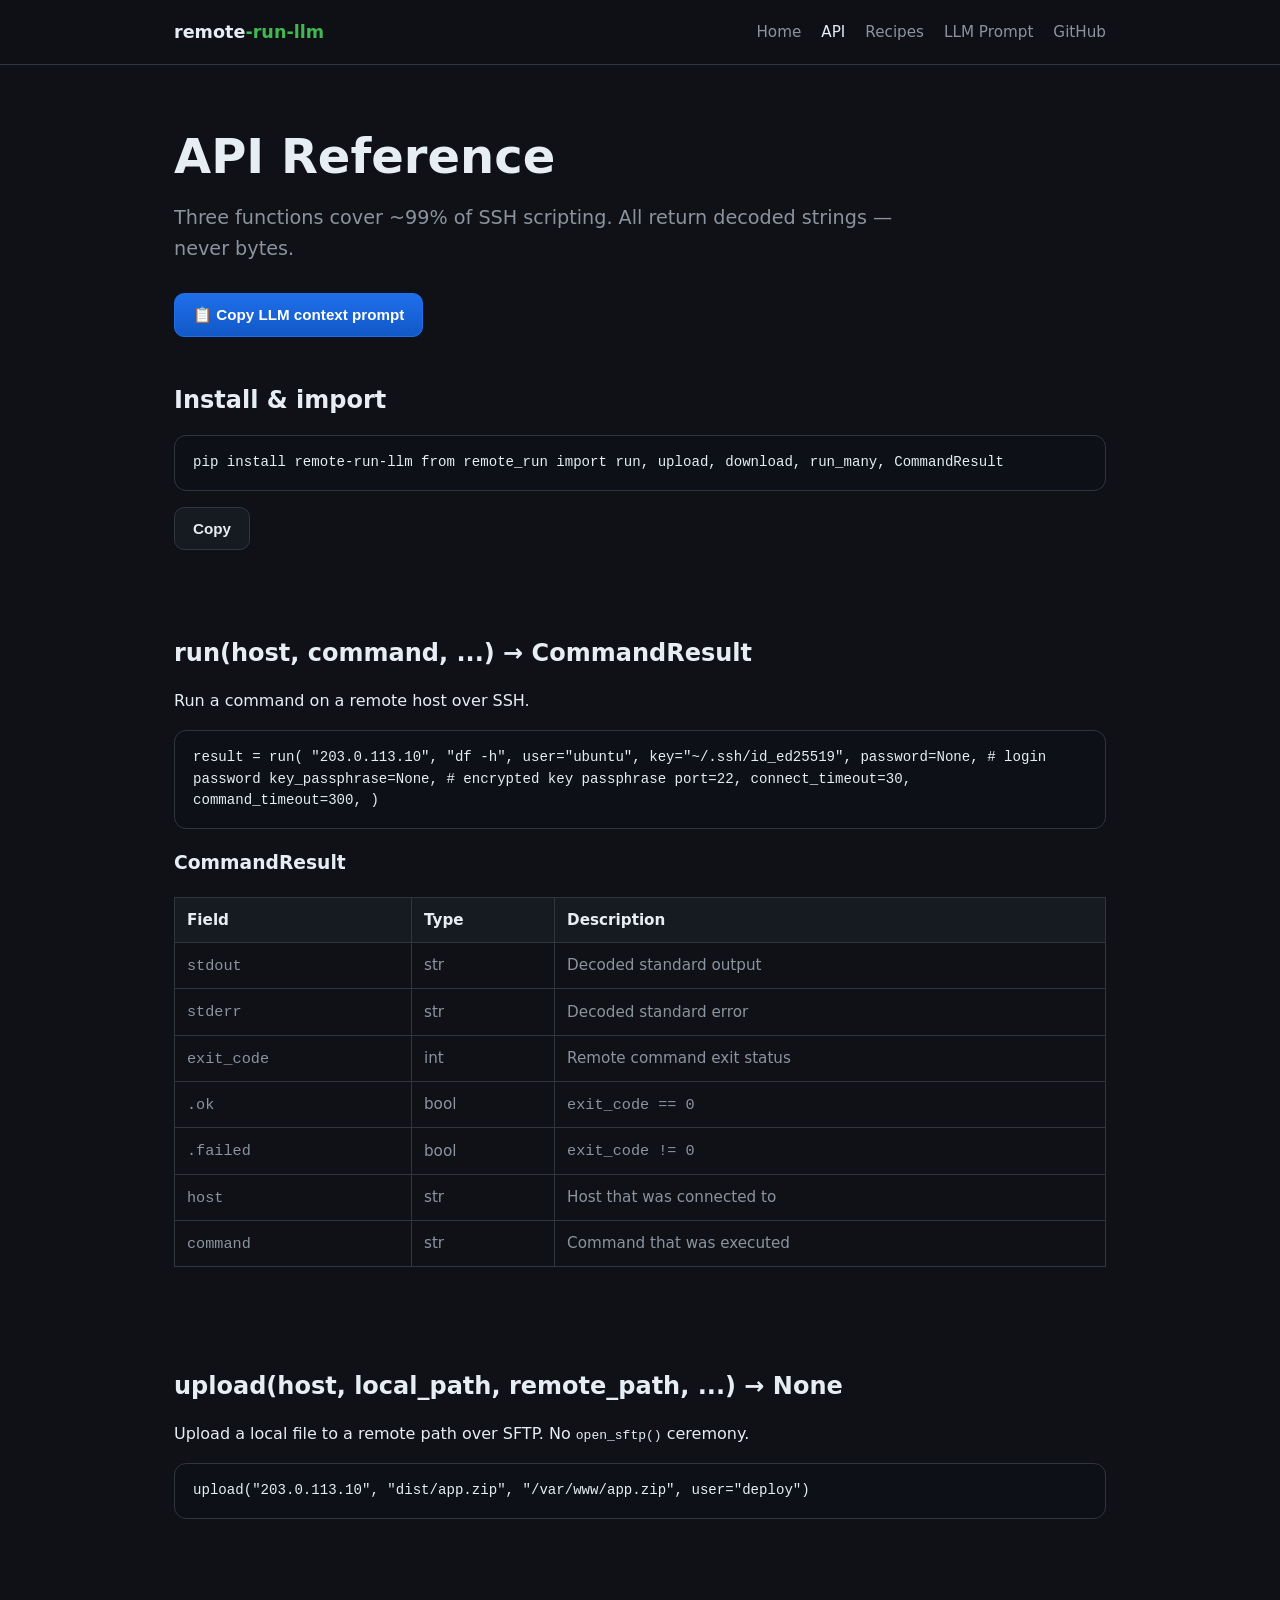
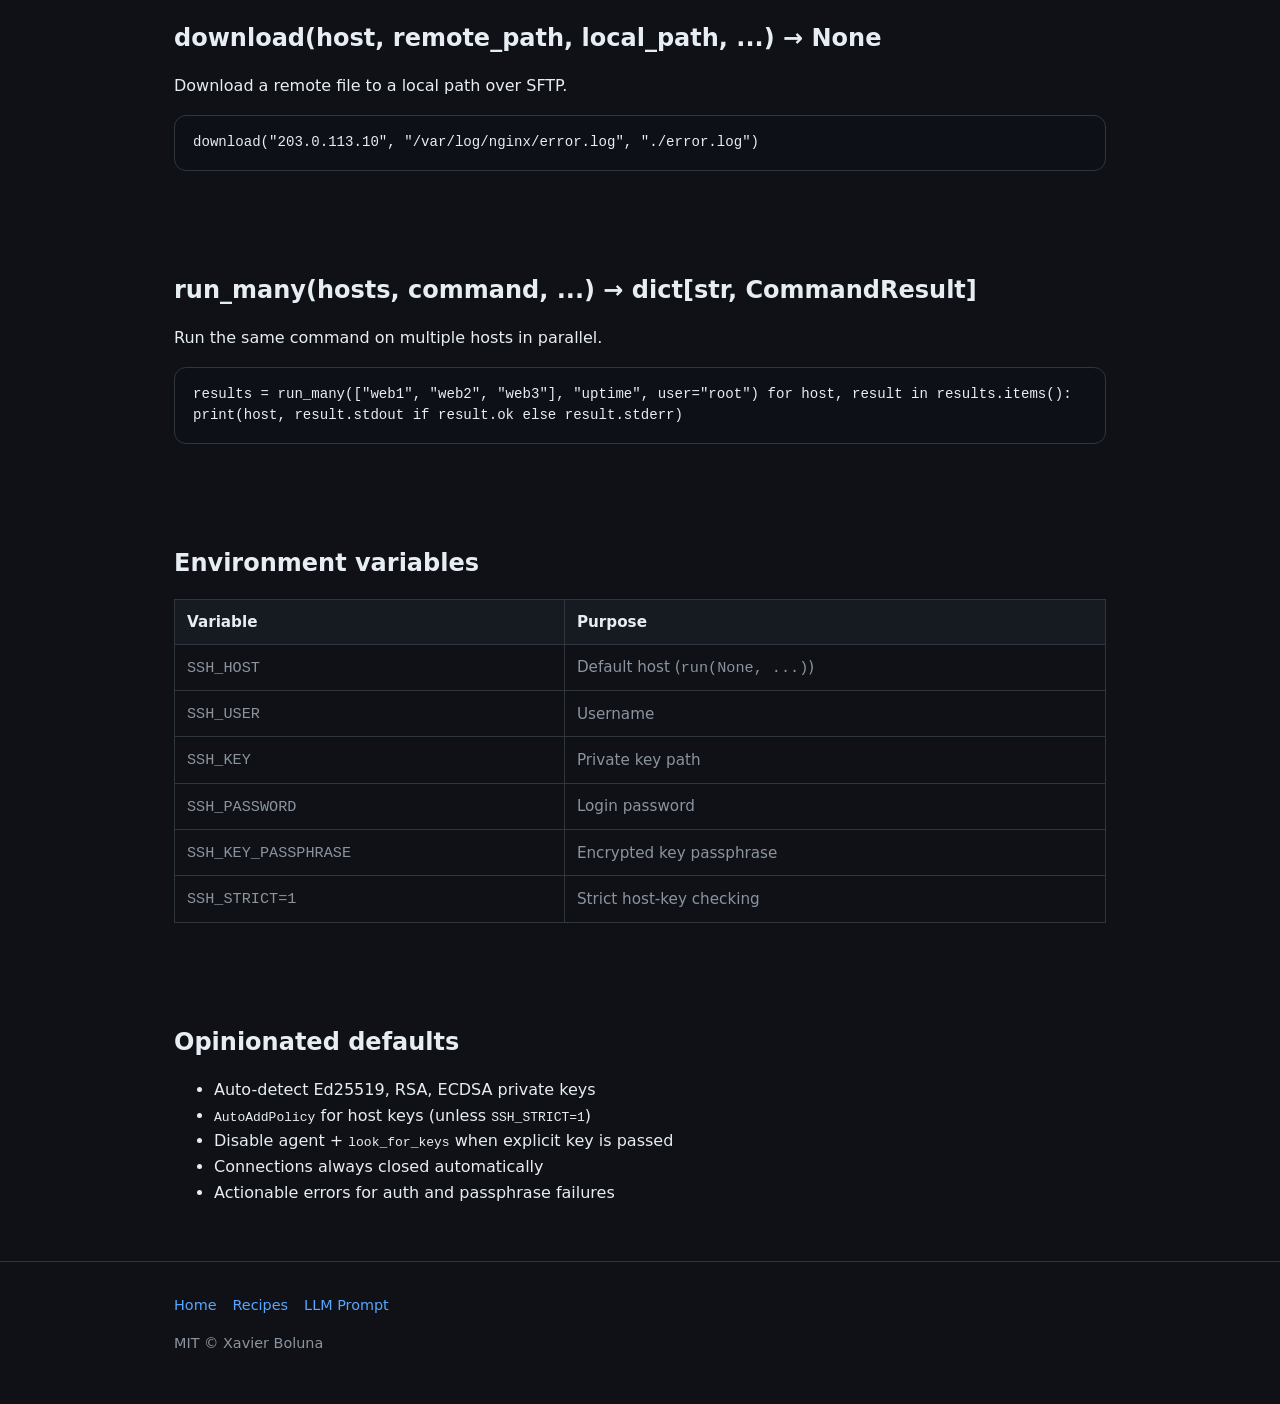
==== docs/api.html @ d0971f34 "Add GitHub Pages docs site with LLM copy-prompt buttons - Static docs at docs/: home, API, recipes, " ====
<!DOCTYPE html>
<html lang="en">
<head>
  <meta charset="UTF-8">
  <meta name="viewport" content="width=device-width, initial-scale=1.0">
  <title>API Reference — remote-run-llm</title>
  <meta name="description" content="API reference for remote-run-llm: run(), upload(), download(), run_many(), CommandResult.">
  <link rel="canonical" href="https://xboluna.github.io/remote-run-llm/api.html">
  <link rel="stylesheet" href="styles.css">
</head>
<body>
  <header class="site-header">
    <div class="container">
      <a class="logo" href="index.html">remote<span>-run-llm</span></a>
      <nav>
        <a href="index.html">Home</a>
        <a href="api.html" class="active">API</a>
        <a href="recipes.html">Recipes</a>
        <a href="prompt.html">LLM Prompt</a>
        <a href="https://github.com/xboluna/remote-run-llm">GitHub</a>
      </nav>
    </div>
  </header>

  <main class="container">
    <section class="hero" style="padding-bottom: 0;">
      <h1>API Reference</h1>
      <p class="lead">Three functions cover ~99% of SSH scripting. All return decoded strings — never bytes.</p>
      <button class="btn btn-primary" data-copy="context">📋 Copy LLM context prompt</button>
    </section>

    <section>
      <h2>Install &amp; import</h2>
      <div class="code-block" id="install-code">pip install remote-run-llm

from remote_run import run, upload, download, run_many, CommandResult</div>
      <button class="btn" data-copy-code="install-code">Copy</button>
    </section>

    <section>
      <h2>run(host, command, ...) → CommandResult</h2>
      <p>Run a command on a remote host over SSH.</p>
      <div class="code-block">result = run(
    "203.0.113.10",
    "df -h",
    user="ubuntu",
    key="~/.ssh/id_ed25519",
    password=None,           # login password
    key_passphrase=None,     # encrypted key passphrase
    port=22,
    connect_timeout=30,
    command_timeout=300,
)</div>
      <h3>CommandResult</h3>
      <table>
        <thead><tr><th>Field</th><th>Type</th><th>Description</th></tr></thead>
        <tbody>
          <tr><td><code>stdout</code></td><td>str</td><td>Decoded standard output</td></tr>
          <tr><td><code>stderr</code></td><td>str</td><td>Decoded standard error</td></tr>
          <tr><td><code>exit_code</code></td><td>int</td><td>Remote command exit status</td></tr>
          <tr><td><code>.ok</code></td><td>bool</td><td><code>exit_code == 0</code></td></tr>
          <tr><td><code>.failed</code></td><td>bool</td><td><code>exit_code != 0</code></td></tr>
          <tr><td><code>host</code></td><td>str</td><td>Host that was connected to</td></tr>
          <tr><td><code>command</code></td><td>str</td><td>Command that was executed</td></tr>
        </tbody>
      </table>
    </section>

    <section>
      <h2>upload(host, local_path, remote_path, ...) → None</h2>
      <p>Upload a local file to a remote path over SFTP. No <code>open_sftp()</code> ceremony.</p>
      <div class="code-block">upload("203.0.113.10", "dist/app.zip", "/var/www/app.zip", user="deploy")</div>
    </section>

    <section>
      <h2>download(host, remote_path, local_path, ...) → None</h2>
      <p>Download a remote file to a local path over SFTP.</p>
      <div class="code-block">download("203.0.113.10", "/var/log/nginx/error.log", "./error.log")</div>
    </section>

    <section>
      <h2>run_many(hosts, command, ...) → dict[str, CommandResult]</h2>
      <p>Run the same command on multiple hosts in parallel.</p>
      <div class="code-block">results = run_many(["web1", "web2", "web3"], "uptime", user="root")
for host, result in results.items():
    print(host, result.stdout if result.ok else result.stderr)</div>
    </section>

    <section>
      <h2>Environment variables</h2>
      <table>
        <thead><tr><th>Variable</th><th>Purpose</th></tr></thead>
        <tbody>
          <tr><td><code>SSH_HOST</code></td><td>Default host (<code>run(None, ...)</code>)</td></tr>
          <tr><td><code>SSH_USER</code></td><td>Username</td></tr>
          <tr><td><code>SSH_KEY</code></td><td>Private key path</td></tr>
          <tr><td><code>SSH_PASSWORD</code></td><td>Login password</td></tr>
          <tr><td><code>SSH_KEY_PASSPHRASE</code></td><td>Encrypted key passphrase</td></tr>
          <tr><td><code>SSH_STRICT=1</code></td><td>Strict host-key checking</td></tr>
        </tbody>
      </table>
    </section>

    <section>
      <h2>Opinionated defaults</h2>
      <ul>
        <li>Auto-detect Ed25519, RSA, ECDSA private keys</li>
        <li><code>AutoAddPolicy</code> for host keys (unless <code>SSH_STRICT=1</code>)</li>
        <li>Disable agent + <code>look_for_keys</code> when explicit key is passed</li>
        <li>Connections always closed automatically</li>
        <li>Actionable errors for auth and passphrase failures</li>
      </ul>
    </section>
  </main>

  <footer class="site-footer">
    <div class="container">
      <div class="links">
        <a href="index.html">Home</a>
        <a href="recipes.html">Recipes</a>
        <a href="prompt.html">LLM Prompt</a>
      </div>
      <p>MIT © Xavier Boluna</p>
    </div>
  </footer>
  <script src="script.js"></script>
</body>
</html>
---- docs/styles.css ----
:root {
  --bg: #0f1117;
  --panel: #161b22;
  --border: #30363d;
  --text: #e6edf3;
  --muted: #8b949e;
  --green: #3fb950;
  --cyan: #79c0ff;
  --yellow: #d29922;
  --magenta: #d2a8ff;
  --orange: #ffa657;
  --red: #f85149;
  --accent: #58a6ff;
  --font: "Inter", system-ui, -apple-system, sans-serif;
  --mono: "JetBrains Mono", "SFMono-Regular", Consolas, monospace;
}

* {
  box-sizing: border-box;
}

html {
  scroll-behavior: smooth;
}

body {
  margin: 0;
  font-family: var(--font);
  background: var(--bg);
  color: var(--text);
  line-height: 1.6;
}

a {
  color: var(--accent);
  text-decoration: none;
}

a:hover {
  text-decoration: underline;
}

.container {
  max-width: 980px;
  margin: 0 auto;
  padding: 0 24px;
}

.site-header {
  border-bottom: 1px solid var(--border);
  background: rgba(15, 17, 23, 0.9);
  backdrop-filter: blur(8px);
  position: sticky;
  top: 0;
  z-index: 10;
}

.site-header .container {
  display: flex;
  align-items: center;
  justify-content: space-between;
  min-height: 64px;
  gap: 16px;
}

.logo {
  font-weight: 700;
  font-size: 1.1rem;
  color: var(--text);
  text-decoration: none;
}

.logo span {
  color: var(--green);
}

nav {
  display: flex;
  gap: 20px;
  flex-wrap: wrap;
}

nav a {
  color: var(--muted);
  font-size: 0.95rem;
}

nav a.active,
nav a:hover {
  color: var(--text);
  text-decoration: none;
}

.hero {
  padding: 64px 0 40px;
}

.eyebrow {
  color: var(--green);
  font-size: 0.85rem;
  font-weight: 600;
  letter-spacing: 0.04em;
  text-transform: uppercase;
  margin-bottom: 12px;
}

h1 {
  font-size: clamp(2rem, 5vw, 3rem);
  line-height: 1.15;
  margin: 0 0 16px;
}

.lead {
  font-size: 1.2rem;
  color: var(--muted);
  max-width: 720px;
  margin-bottom: 28px;
}

.cta-row {
  display: flex;
  flex-wrap: wrap;
  gap: 12px;
  margin: 24px 0 32px;
}

.btn {
  display: inline-flex;
  align-items: center;
  gap: 8px;
  border: 1px solid var(--border);
  background: var(--panel);
  color: var(--text);
  padding: 12px 18px;
  border-radius: 10px;
  font-size: 0.95rem;
  font-weight: 600;
  cursor: pointer;
  transition: border-color 0.15s, background 0.15s;
}

.btn:hover {
  border-color: var(--accent);
  text-decoration: none;
}

.btn-primary {
  background: linear-gradient(180deg, #1f6feb, #1158c7);
  border-color: #1f6feb;
  color: #fff;
}

.btn-primary:hover {
  background: linear-gradient(180deg, #388bfd, #1f6feb);
  border-color: #388bfd;
  color: #fff;
}

.btn-success {
  background: rgba(63, 185, 80, 0.12);
  border-color: rgba(63, 185, 80, 0.4);
  color: var(--green);
}

.btn-success.copied {
  background: rgba(63, 185, 80, 0.25);
}

.prompt-card {
  background: var(--panel);
  border: 1px solid var(--border);
  border-radius: 16px;
  padding: 24px;
  margin: 32px 0;
}

.prompt-card h2 {
  margin-top: 0;
  font-size: 1.25rem;
}

.prompt-preview {
  background: #0d1117;
  border: 1px solid var(--border);
  border-radius: 12px;
  padding: 16px;
  font-family: var(--mono);
  font-size: 0.82rem;
  line-height: 1.5;
  color: var(--muted);
  max-height: 220px;
  overflow: auto;
  white-space: pre-wrap;
  margin: 16px 0;
}

.code-block {
  background: #0d1117;
  border: 1px solid var(--border);
  border-radius: 12px;
  padding: 16px 18px;
  overflow-x: auto;
  font-family: var(--mono);
  font-size: 0.88rem;
  line-height: 1.55;
  margin: 16px 0;
}

.code-block .kw {
  color: var(--magenta);
}

.code-block .fn {
  color: var(--cyan);
}

.code-block .str {
  color: var(--green);
}

.code-block .cm {
  color: var(--muted);
}

.grid-2 {
  display: grid;
  grid-template-columns: repeat(auto-fit, minmax(280px, 1fr));
  gap: 20px;
  margin: 32px 0;
}

.card {
  background: var(--panel);
  border: 1px solid var(--border);
  border-radius: 14px;
  padding: 20px;
}

.card h3 {
  margin-top: 0;
  font-size: 1.05rem;
}

.card ul {
  margin: 0;
  padding-left: 18px;
  color: var(--muted);
}

section {
  padding: 24px 0 40px;
}

section h2 {
  font-size: 1.5rem;
  margin-bottom: 8px;
  padding-top: 16px;
  border-top: 1px solid var(--border);
}

section h2:first-of-type {
  border-top: none;
  padding-top: 0;
}

table {
  width: 100%;
  border-collapse: collapse;
  margin: 16px 0;
  font-size: 0.95rem;
}

th,
td {
  border: 1px solid var(--border);
  padding: 10px 12px;
  text-align: left;
}

th {
  background: var(--panel);
}

td {
  color: var(--muted);
}

.badge-row {
  display: flex;
  flex-wrap: wrap;
  gap: 8px;
  margin: 16px 0;
}

.badge {
  border: 1px solid var(--border);
  border-radius: 999px;
  padding: 4px 12px;
  font-size: 0.82rem;
  color: var(--orange);
  background: rgba(255, 166, 87, 0.08);
}

.site-footer {
  border-top: 1px solid var(--border);
  padding: 32px 0 48px;
  color: var(--muted);
  font-size: 0.9rem;
}

.site-footer .links {
  display: flex;
  flex-wrap: wrap;
  gap: 16px;
  margin-bottom: 12px;
}

.toast {
  position: fixed;
  bottom: 24px;
  right: 24px;
  background: var(--panel);
  border: 1px solid var(--green);
  color: var(--green);
  padding: 12px 18px;
  border-radius: 10px;
  opacity: 0;
  transform: translateY(8px);
  transition: opacity 0.2s, transform 0.2s;
  pointer-events: none;
  z-index: 100;
}

.toast.show {
  opacity: 1;
  transform: translateY(0);
}

@media (max-width: 640px) {
  .site-header .container {
    flex-direction: column;
    align-items: flex-start;
    padding-top: 12px;
    padding-bottom: 12px;
  }

  nav {
    gap: 12px;
  }
}
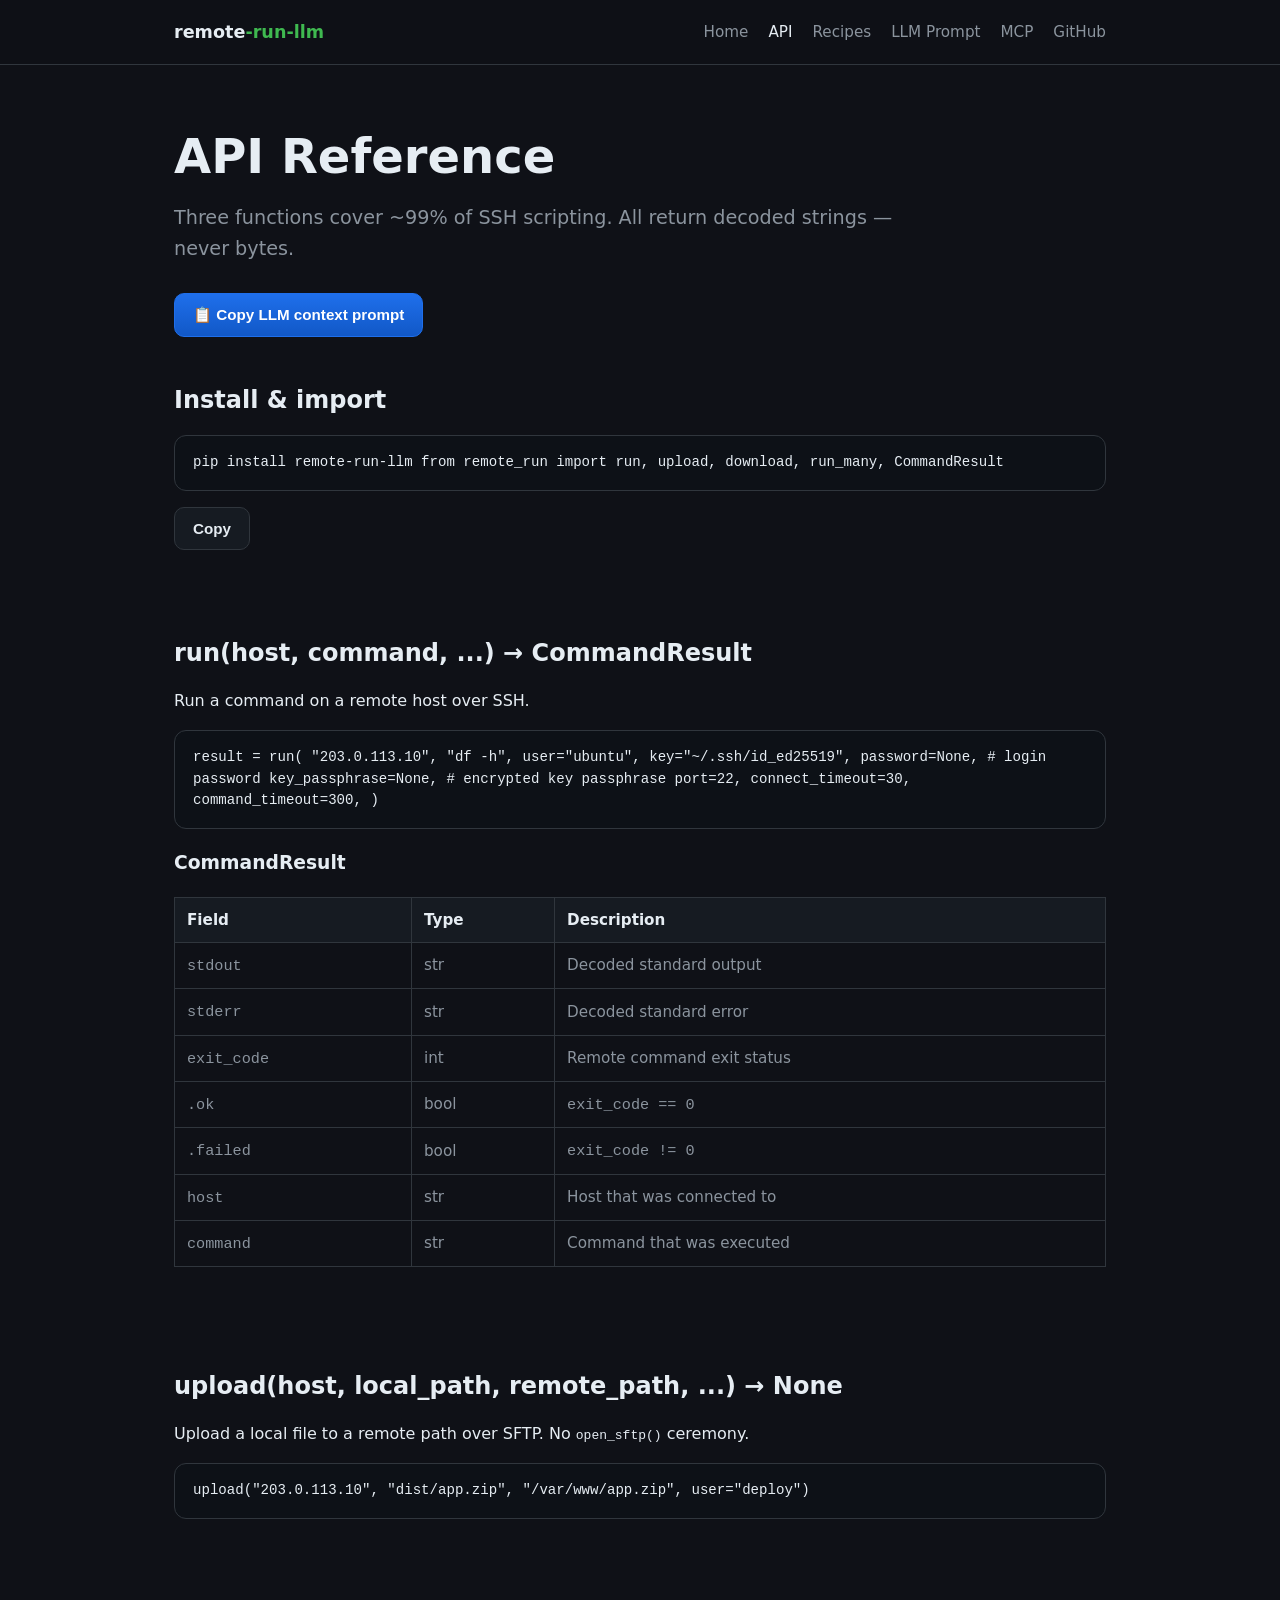
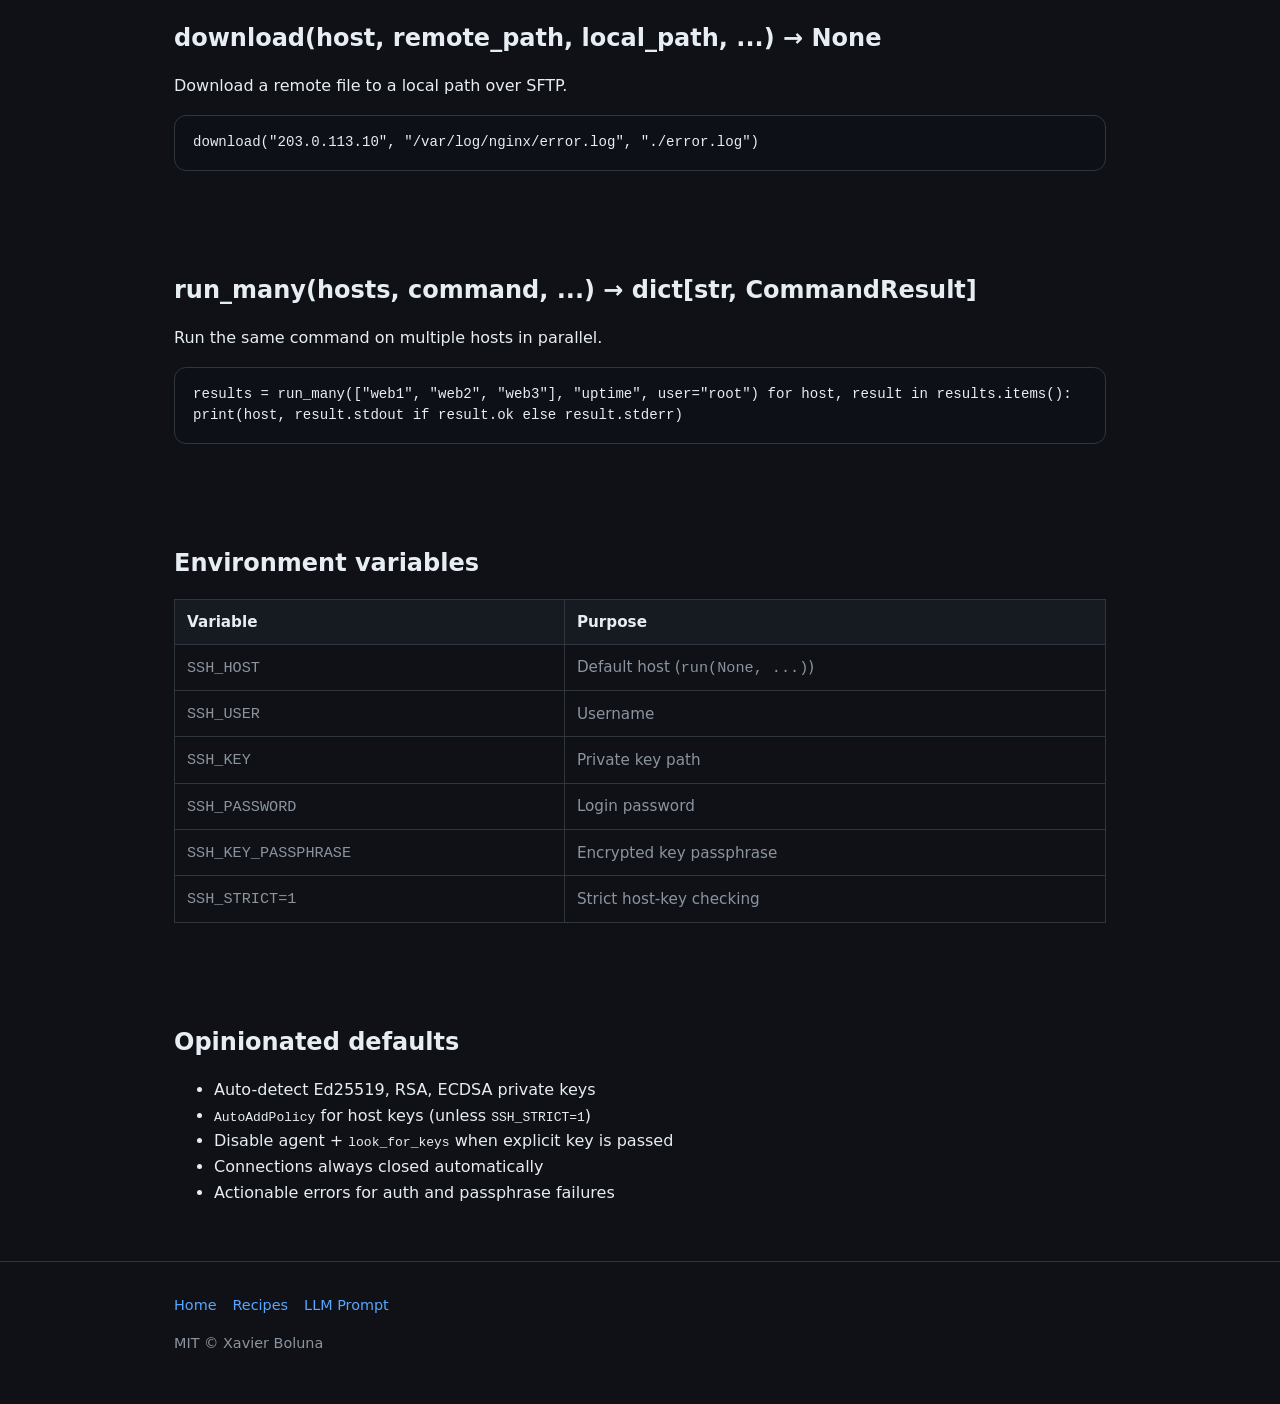
==== commit 1dcce7fd: "Add MCP docs (GitMCP + mcpdoc) with platform-specific setup - docs/mcp.html with copy buttons for Cu" ====
--- a/docs/api.html
+++ b/docs/api.html
@@ -17,6 +17,7 @@
         <a href="api.html" class="active">API</a>
         <a href="recipes.html">Recipes</a>
         <a href="prompt.html">LLM Prompt</a>
+        <a href="mcp.html">MCP</a>
         <a href="https://github.com/xboluna/remote-run-llm">GitHub</a>
       </nav>
     </div>
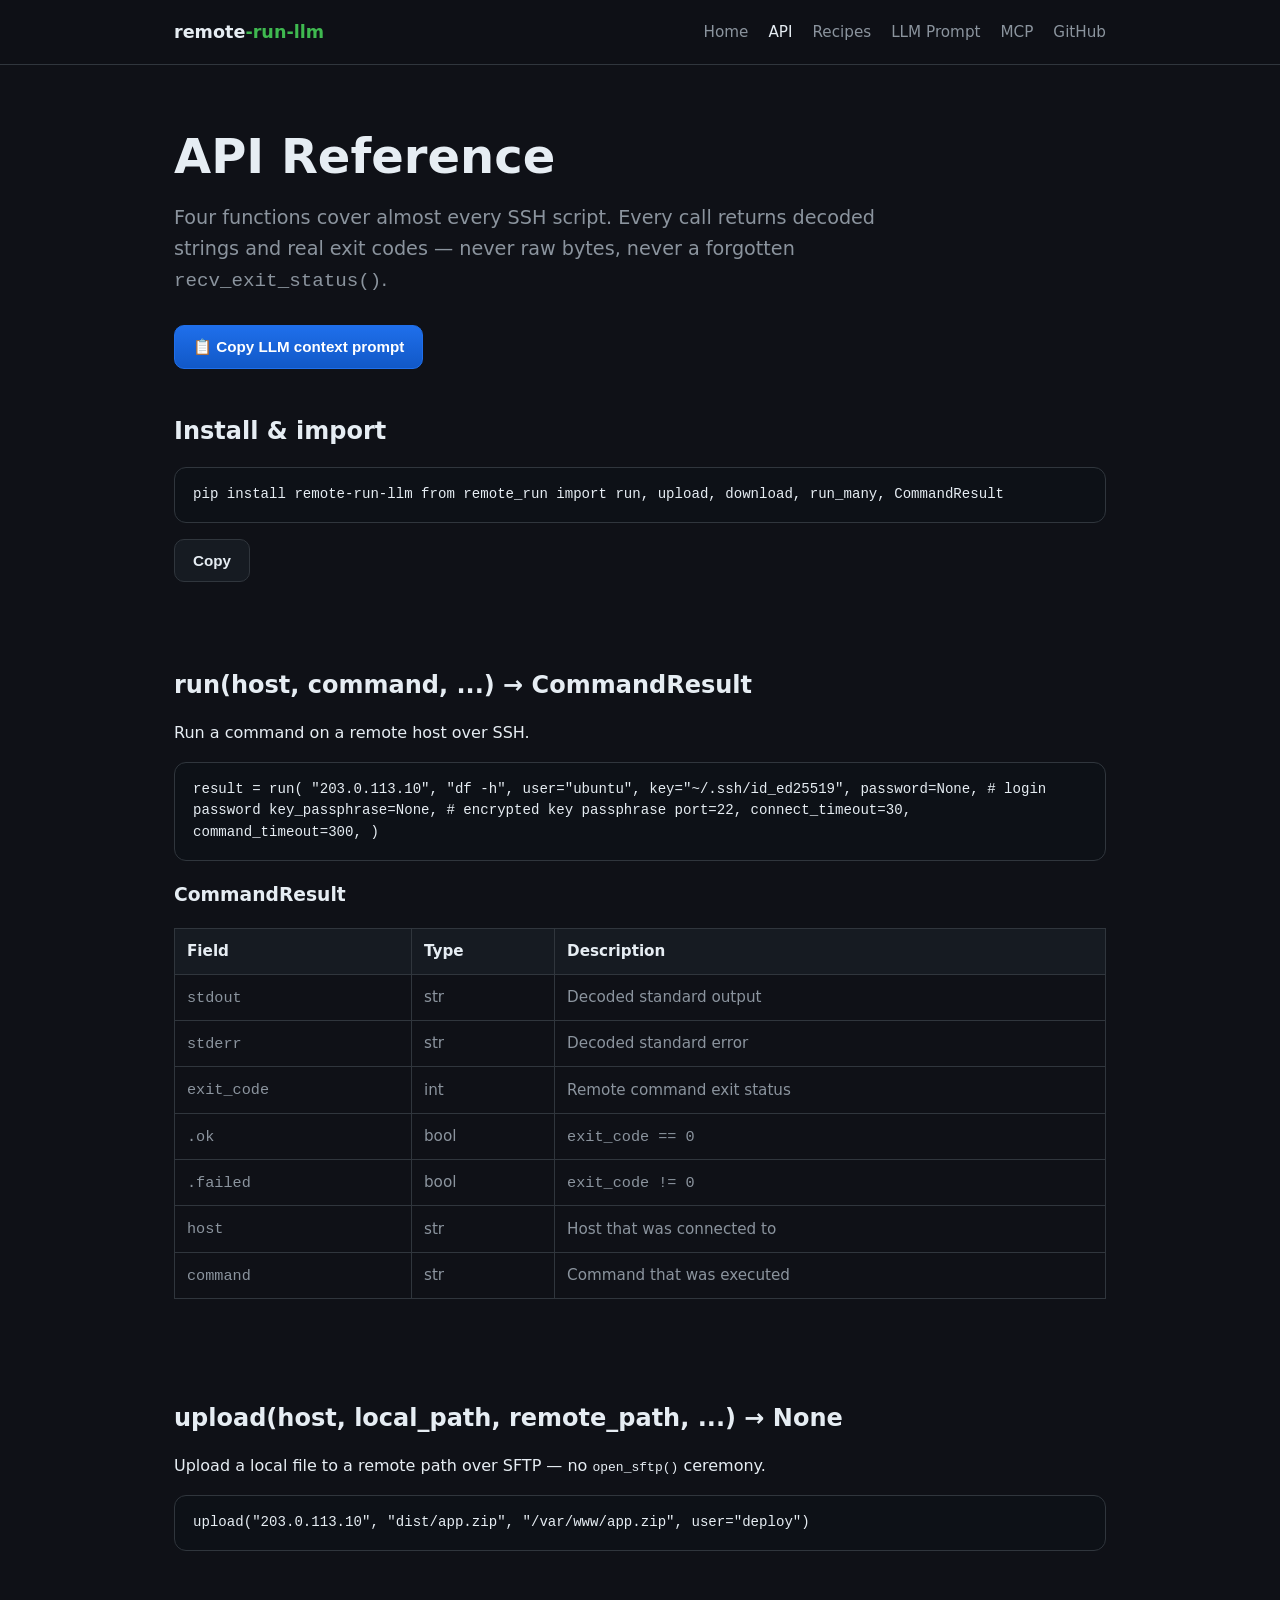
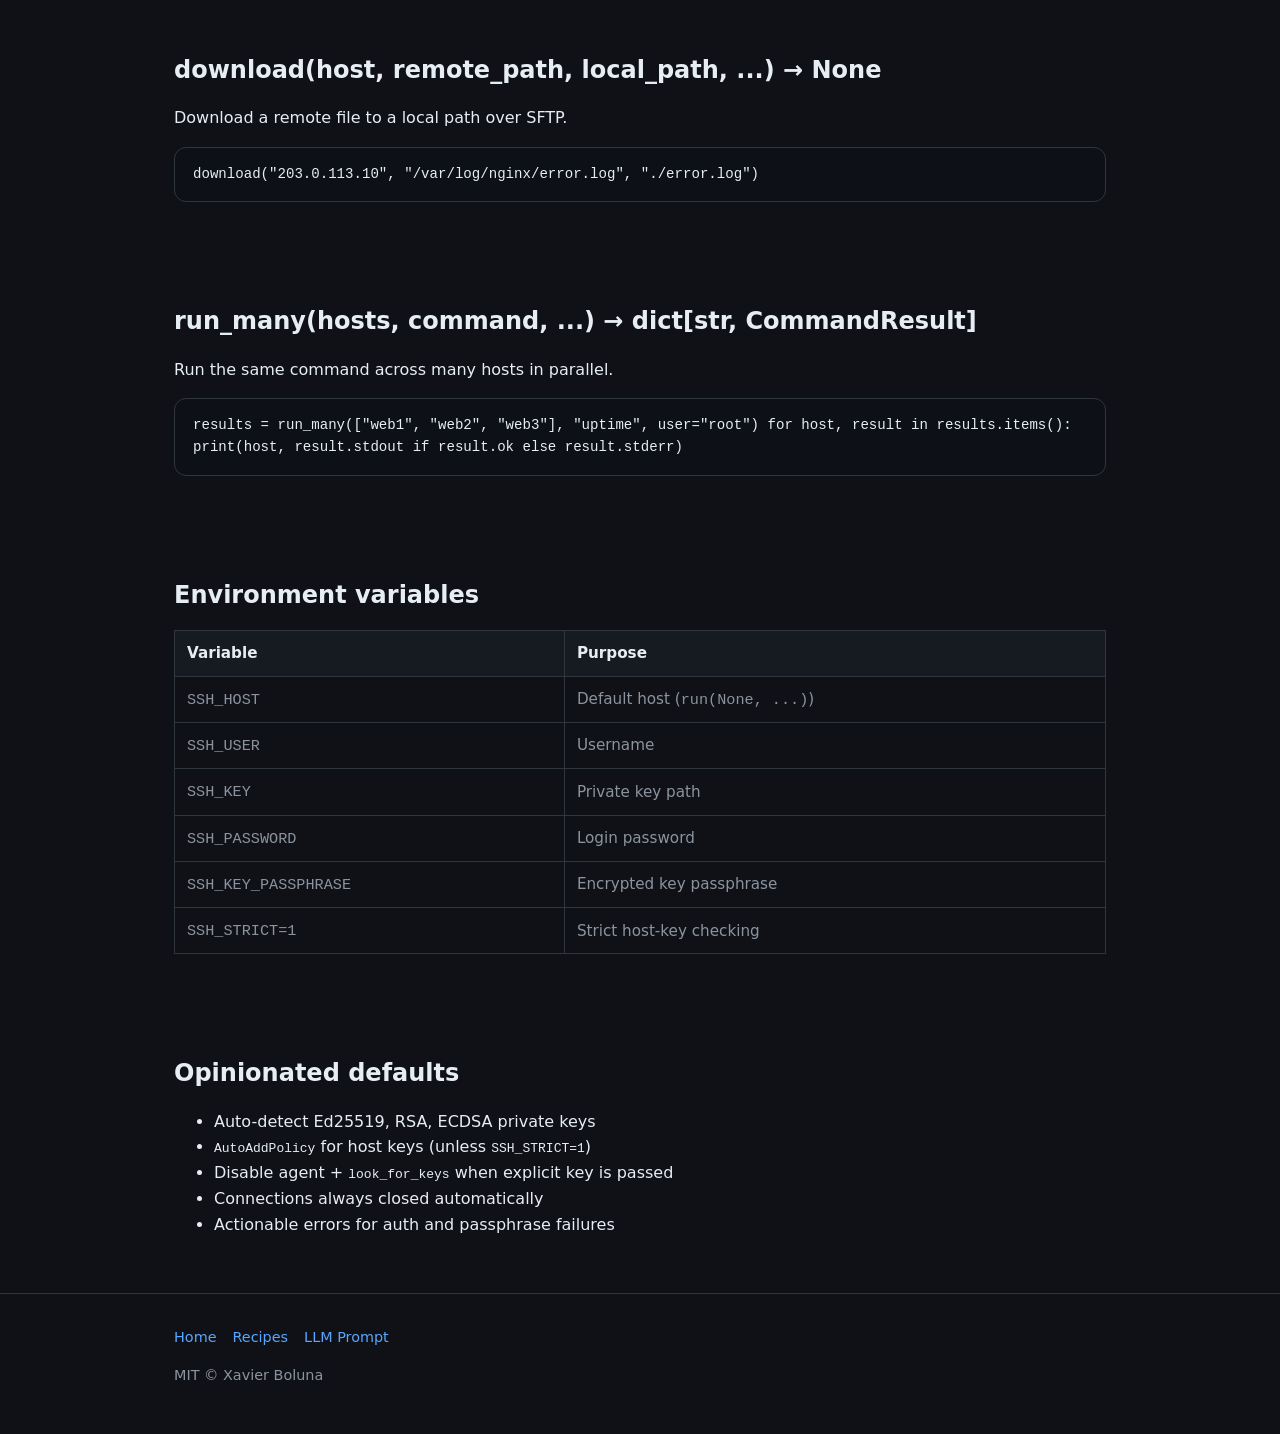
==== commit b82075ae: "Style API titles as typed signatures; tighten API/recipes copy - API reference headings become highl" ====
--- a/docs/api.html
+++ b/docs/api.html
@@ -26,7 +26,7 @@
   <main class="container">
     <section class="hero" style="padding-bottom: 0;">
       <h1>API Reference</h1>
-      <p class="lead">Three functions cover ~99% of SSH scripting. All return decoded strings — never bytes.</p>
+      <p class="lead">Four functions cover almost every SSH script. Every call returns decoded strings and real exit codes — never raw bytes, never a forgotten <code>recv_exit_status()</code>.</p>
       <button class="btn btn-primary" data-copy="context">📋 Copy LLM context prompt</button>
     </section>
 
@@ -39,7 +39,7 @@
     </section>
 
     <section>
-      <h2>run(host, command, ...) → CommandResult</h2>
+      <h2 class="api-sig" id="run">run(host, command, ...) → CommandResult</h2>
       <p>Run a command on a remote host over SSH.</p>
       <div class="code-block">result = run(
     "203.0.113.10",
@@ -68,20 +68,20 @@
     </section>
 
     <section>
-      <h2>upload(host, local_path, remote_path, ...) → None</h2>
-      <p>Upload a local file to a remote path over SFTP. No <code>open_sftp()</code> ceremony.</p>
+      <h2 class="api-sig" id="upload">upload(host, local_path, remote_path, ...) → None</h2>
+      <p>Upload a local file to a remote path over SFTP — no <code>open_sftp()</code> ceremony.</p>
       <div class="code-block">upload("203.0.113.10", "dist/app.zip", "/var/www/app.zip", user="deploy")</div>
     </section>
 
     <section>
-      <h2>download(host, remote_path, local_path, ...) → None</h2>
+      <h2 class="api-sig" id="download">download(host, remote_path, local_path, ...) → None</h2>
       <p>Download a remote file to a local path over SFTP.</p>
       <div class="code-block">download("203.0.113.10", "/var/log/nginx/error.log", "./error.log")</div>
     </section>
 
     <section>
-      <h2>run_many(hosts, command, ...) → dict[str, CommandResult]</h2>
-      <p>Run the same command on multiple hosts in parallel.</p>
+      <h2 class="api-sig" id="run_many">run_many(hosts, command, ...) → dict[str, CommandResult]</h2>
+      <p>Run the same command across many hosts in parallel.</p>
       <div class="code-block">results = run_many(["web1", "web2", "web3"], "uptime", user="root")
 for host, result in results.items():
     print(host, result.stdout if result.ok else result.stderr)</div>
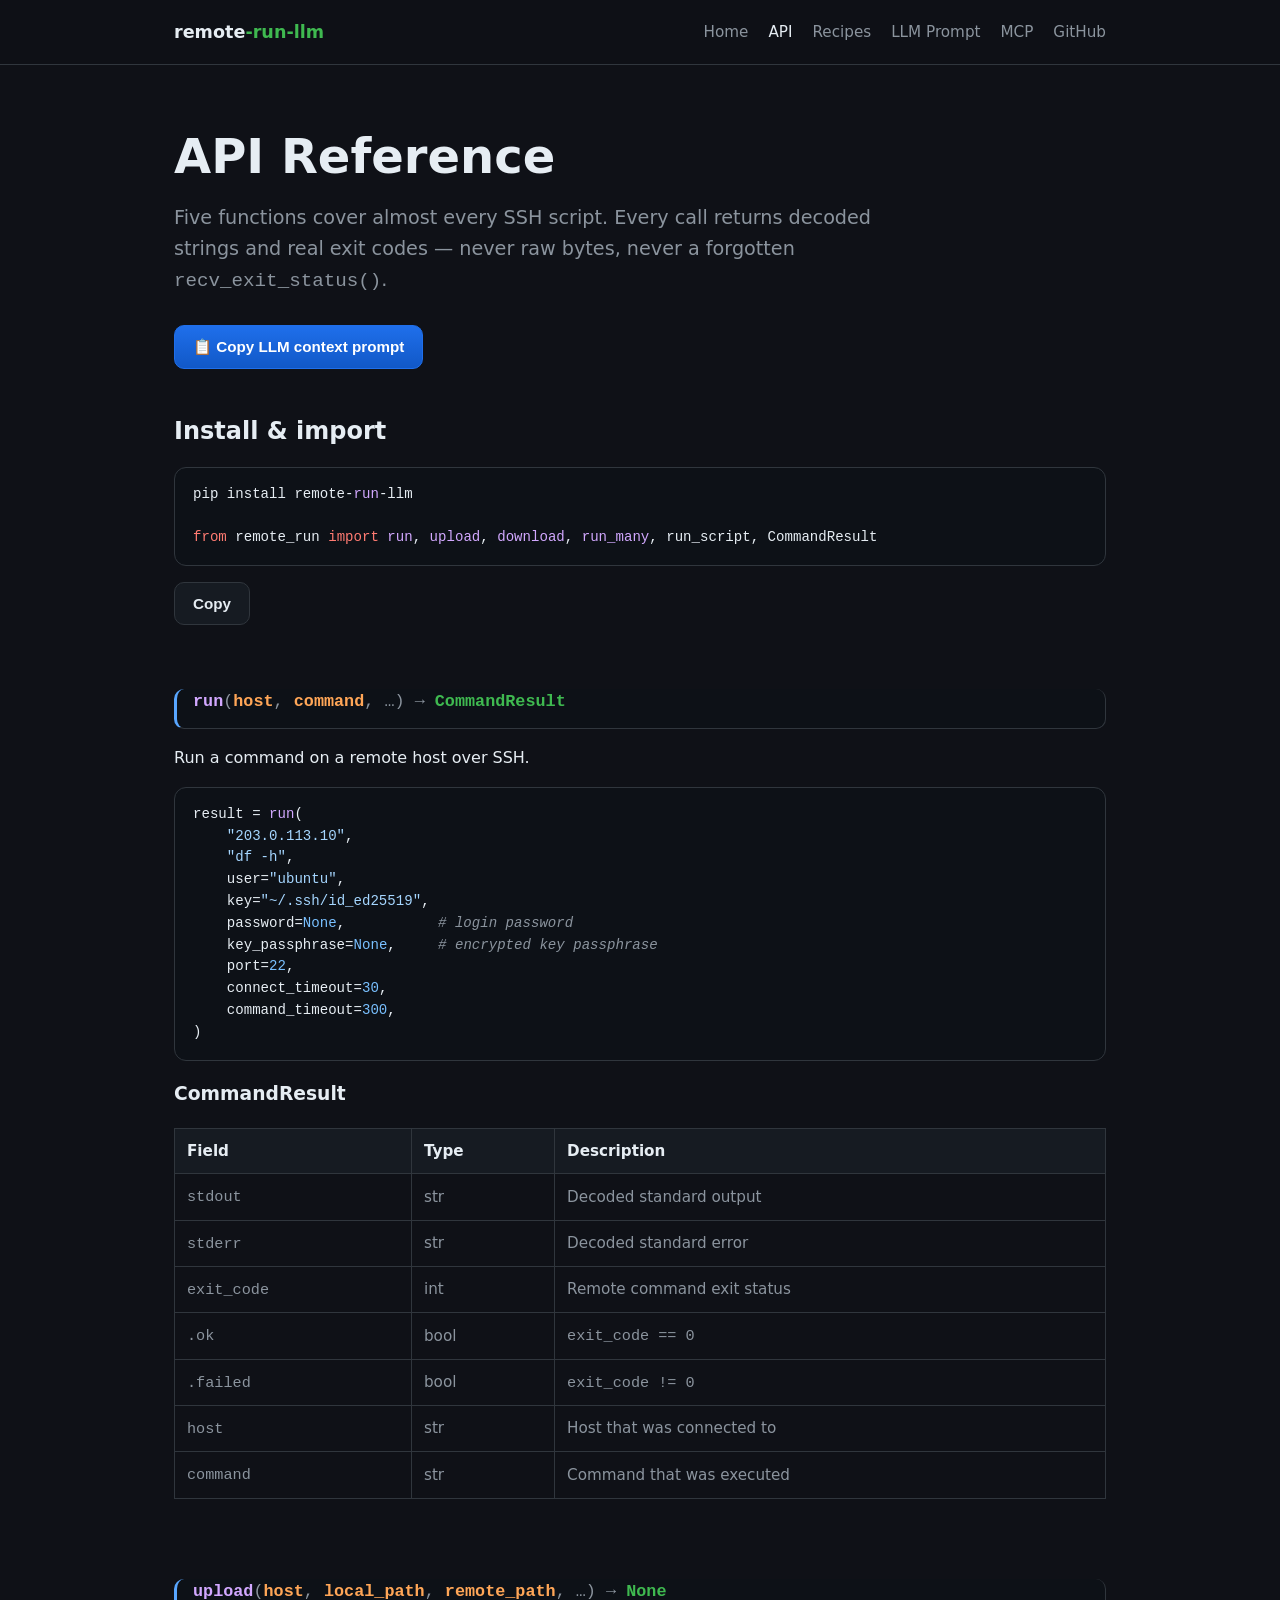
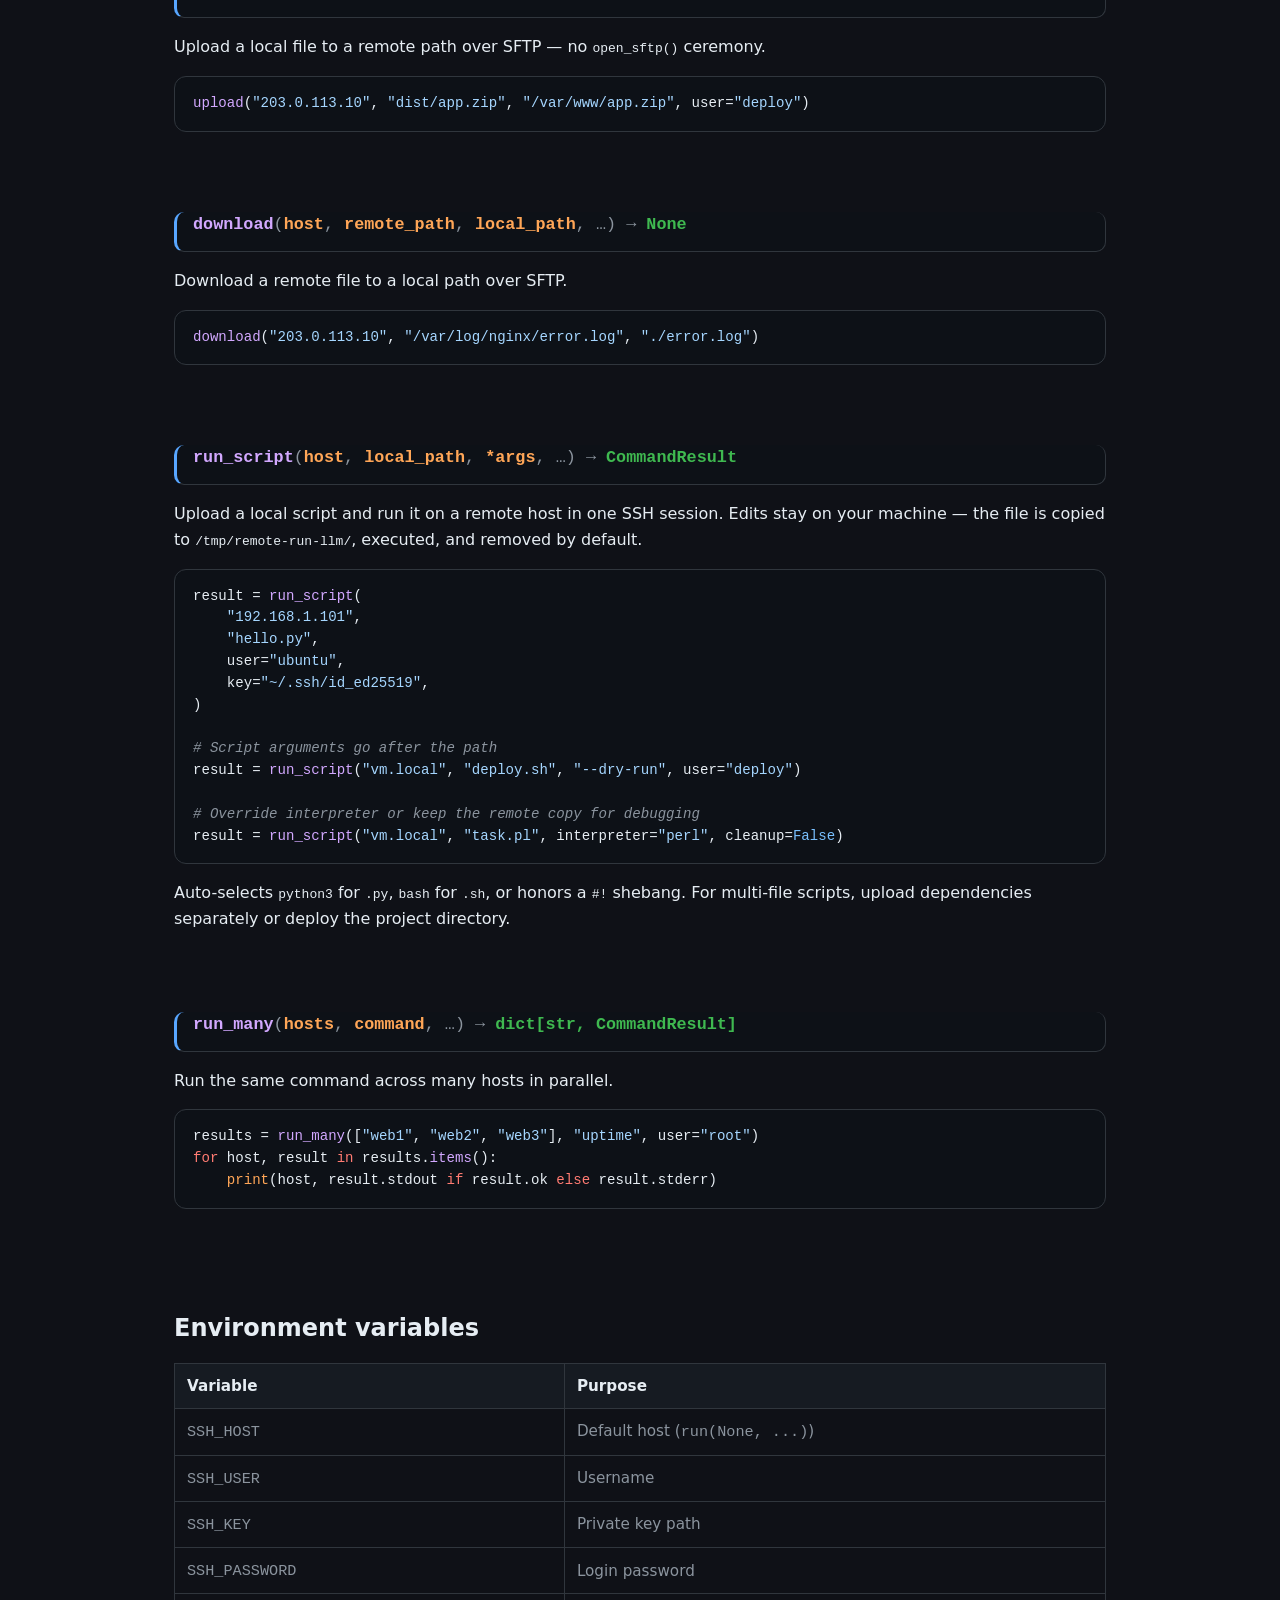
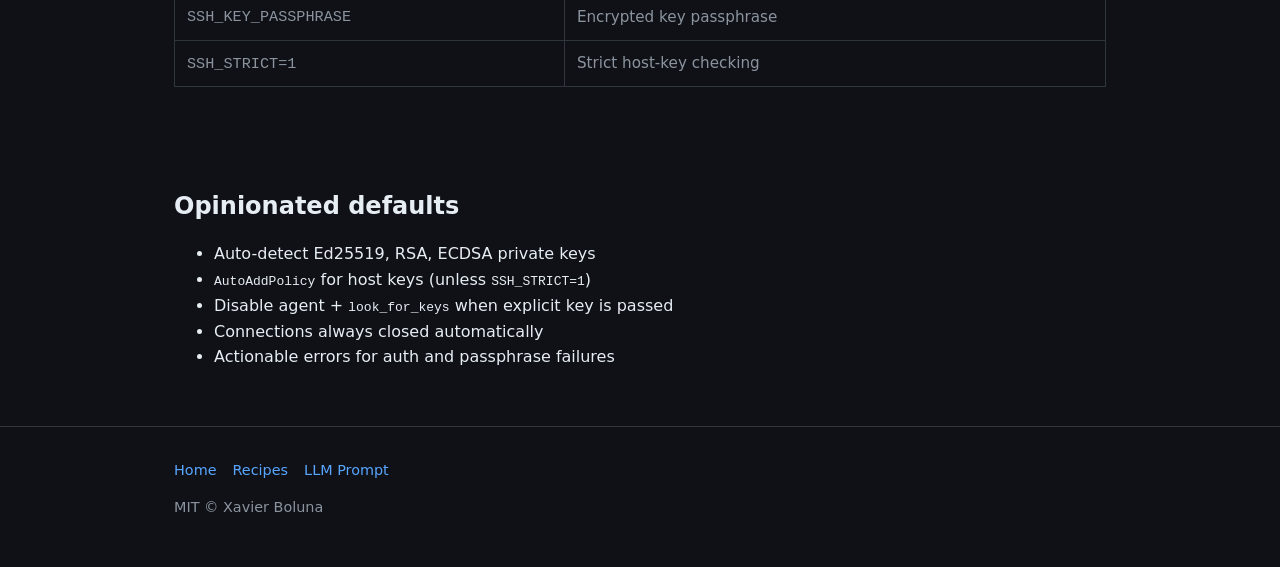
==== commit e306419c: "Add run_script() for edit-locally, run-on-VM workflow Introduces run_script(host, local_path, *args)" ====
--- a/docs/api.html
+++ b/docs/api.html
@@ -4,7 +4,7 @@
   <meta charset="UTF-8">
   <meta name="viewport" content="width=device-width, initial-scale=1.0">
   <title>API Reference — remote-run-llm</title>
-  <meta name="description" content="API reference for remote-run-llm: run(), upload(), download(), run_many(), CommandResult.">
+  <meta name="description" content="API reference for remote-run-llm: run(), upload(), download(), run_many(), run_script(), CommandResult.">
   <link rel="canonical" href="https://xboluna.github.io/remote-run-llm/api.html">
   <link rel="stylesheet" href="styles.css">
 </head>
@@ -26,7 +26,7 @@
   <main class="container">
     <section class="hero" style="padding-bottom: 0;">
       <h1>API Reference</h1>
-      <p class="lead">Four functions cover almost every SSH script. Every call returns decoded strings and real exit codes — never raw bytes, never a forgotten <code>recv_exit_status()</code>.</p>
+      <p class="lead">Five functions cover almost every SSH script. Every call returns decoded strings and real exit codes — never raw bytes, never a forgotten <code>recv_exit_status()</code>.</p>
       <button class="btn btn-primary" data-copy="context">📋 Copy LLM context prompt</button>
     </section>
 
@@ -34,7 +34,7 @@
       <h2>Install &amp; import</h2>
       <div class="code-block" id="install-code">pip install remote-run-llm
 
-from remote_run import run, upload, download, run_many, CommandResult</div>
+from remote_run import run, upload, download, run_many, run_script, CommandResult</div>
       <button class="btn" data-copy-code="install-code">Copy</button>
     </section>
 
@@ -77,6 +77,24 @@
       <h2 class="api-sig" id="download">download(host, remote_path, local_path, ...) → None</h2>
       <p>Download a remote file to a local path over SFTP.</p>
       <div class="code-block">download("203.0.113.10", "/var/log/nginx/error.log", "./error.log")</div>
+    </section>
+
+    <section>
+      <h2 class="api-sig" id="run_script">run_script(host, local_path, *args, ...) → CommandResult</h2>
+      <p>Upload a local script and run it on a remote host in one SSH session. Edits stay on your machine — the file is copied to <code>/tmp/remote-run-llm/</code>, executed, and removed by default.</p>
+      <div class="code-block">result = run_script(
+    "192.168.1.101",
+    "hello.py",
+    user="ubuntu",
+    key="~/.ssh/id_ed25519",
+)
+
+# Script arguments go after the path
+result = run_script("vm.local", "deploy.sh", "--dry-run", user="deploy")
+
+# Override interpreter or keep the remote copy for debugging
+result = run_script("vm.local", "task.pl", interpreter="perl", cleanup=False)</div>
+      <p>Auto-selects <code>python3</code> for <code>.py</code>, <code>bash</code> for <code>.sh</code>, or honors a <code>#!</code> shebang. For multi-file scripts, upload dependencies separately or deploy the project directory.</p>
     </section>
 
     <section>
--- a/docs/styles.css
+++ b/docs/styles.css
@@ -13,6 +13,13 @@
   --accent: #58a6ff;
   --font: "Inter", system-ui, -apple-system, sans-serif;
   --mono: "JetBrains Mono", "SFMono-Regular", Consolas, monospace;
+  --tok-kw: #ff7b72;
+  --tok-fn: #d2a8ff;
+  --tok-str: #a5d6ff;
+  --tok-num: #79c0ff;
+  --tok-const: #79c0ff;
+  --tok-builtin: #ffa657;
+  --tok-com: #8b949e;
 }
 
 * {
@@ -204,22 +211,75 @@
   font-size: 0.88rem;
   line-height: 1.55;
   margin: 16px 0;
-}
-
-.code-block .kw {
-  color: var(--magenta);
-}
-
-.code-block .fn {
-  color: var(--cyan);
-}
-
-.code-block .str {
+  white-space: pre;
+  tab-size: 4;
+}
+
+.tok-kw {
+  color: var(--tok-kw);
+}
+
+.tok-fn {
+  color: var(--tok-fn);
+}
+
+.tok-str {
+  color: var(--tok-str);
+}
+
+.tok-num {
+  color: var(--tok-num);
+}
+
+.tok-const {
+  color: var(--tok-const);
+}
+
+.tok-builtin {
+  color: var(--tok-builtin);
+}
+
+.tok-com {
+  color: var(--tok-com);
+  font-style: italic;
+}
+
+/* Typed API signatures */
+.api-sig {
+  font-family: var(--mono);
+  font-size: 1.05rem;
+  font-weight: 600;
+  background: #0d1117;
+  border: 1px solid var(--border);
+  border-left: 3px solid var(--accent);
+  border-radius: 10px;
+  padding: 12px 16px;
+  margin: 0 0 12px;
+  overflow-x: auto;
+  white-space: pre;
+}
+
+.sig-fn {
+  color: var(--tok-fn);
+}
+
+.sig-param {
+  color: var(--tok-builtin);
+}
+
+.sig-default {
+  color: var(--tok-num);
+}
+
+.sig-type {
   color: var(--green);
 }
 
-.code-block .cm {
-  color: var(--muted);
+.sig-arrow,
+.sig-punc,
+.sig-muted {
+  color: var(--muted);
+  font-weight: 500;
 }
 
 .grid-2 {
